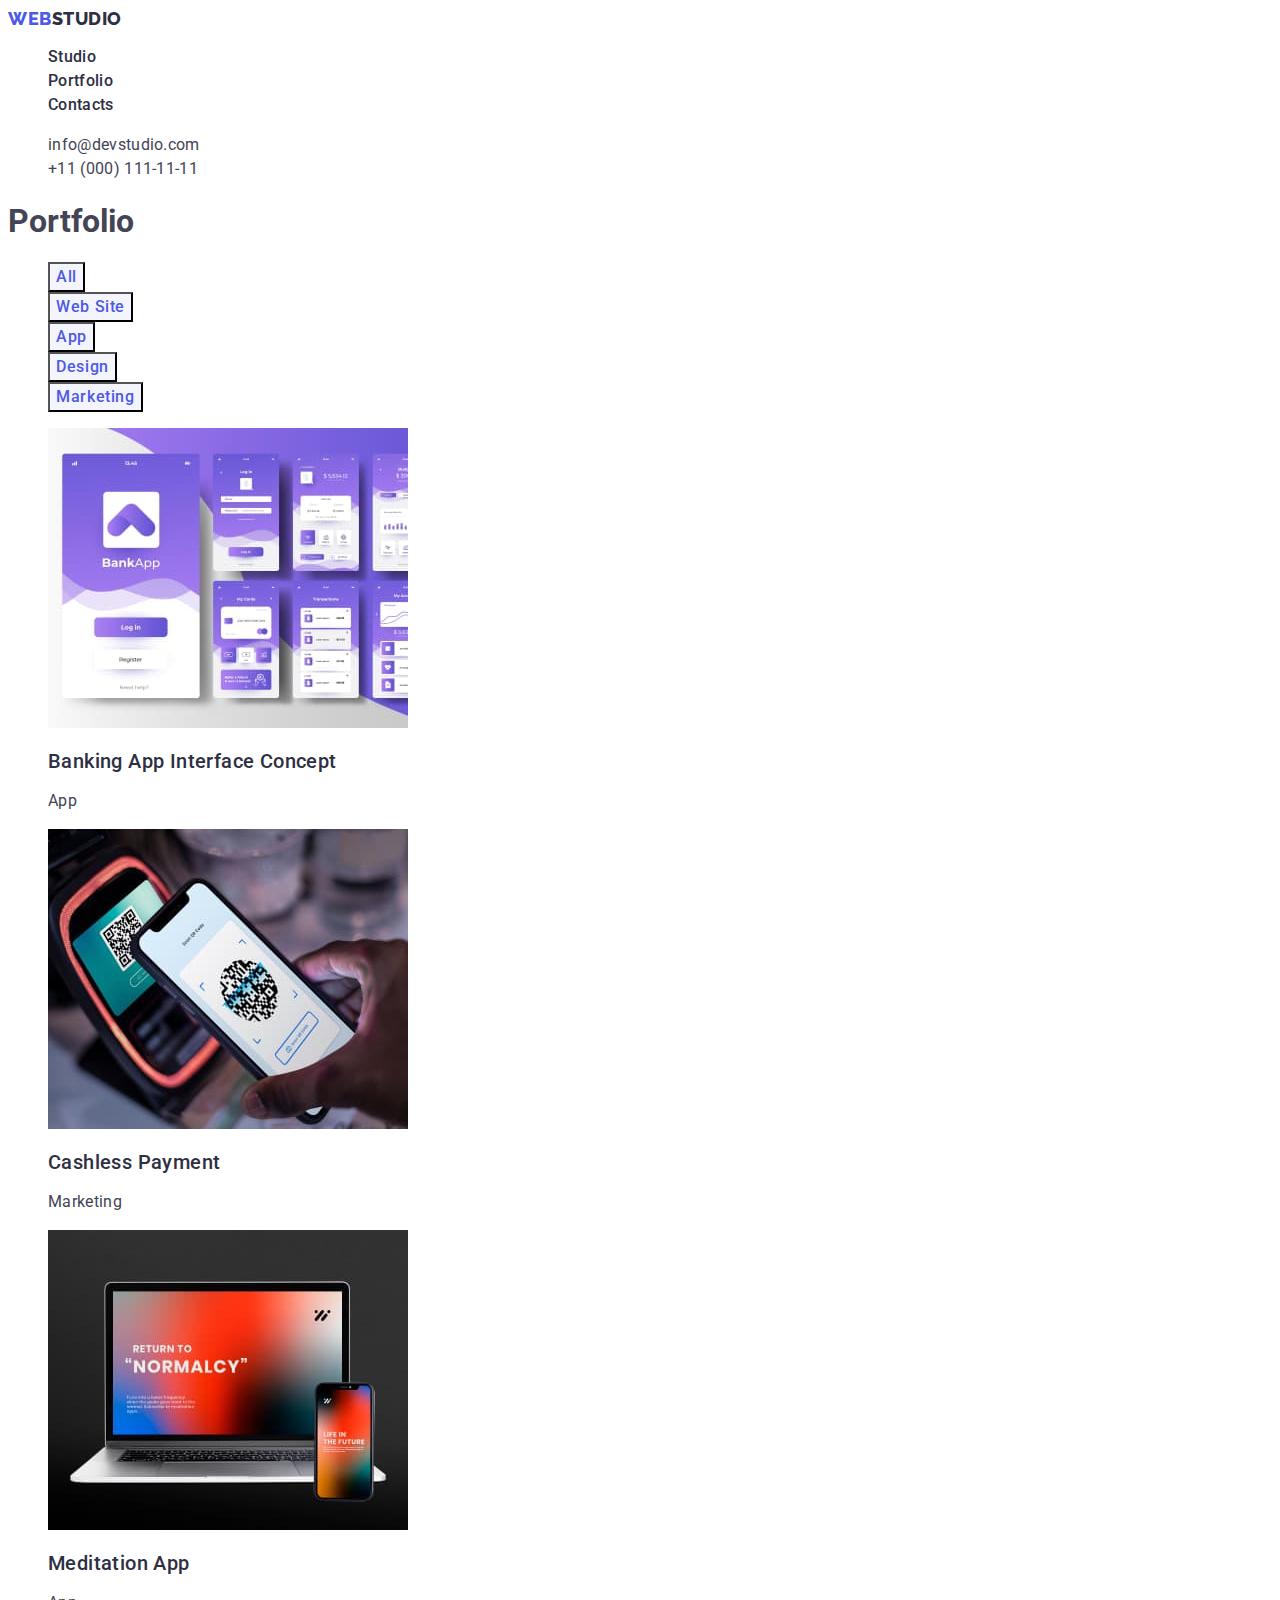
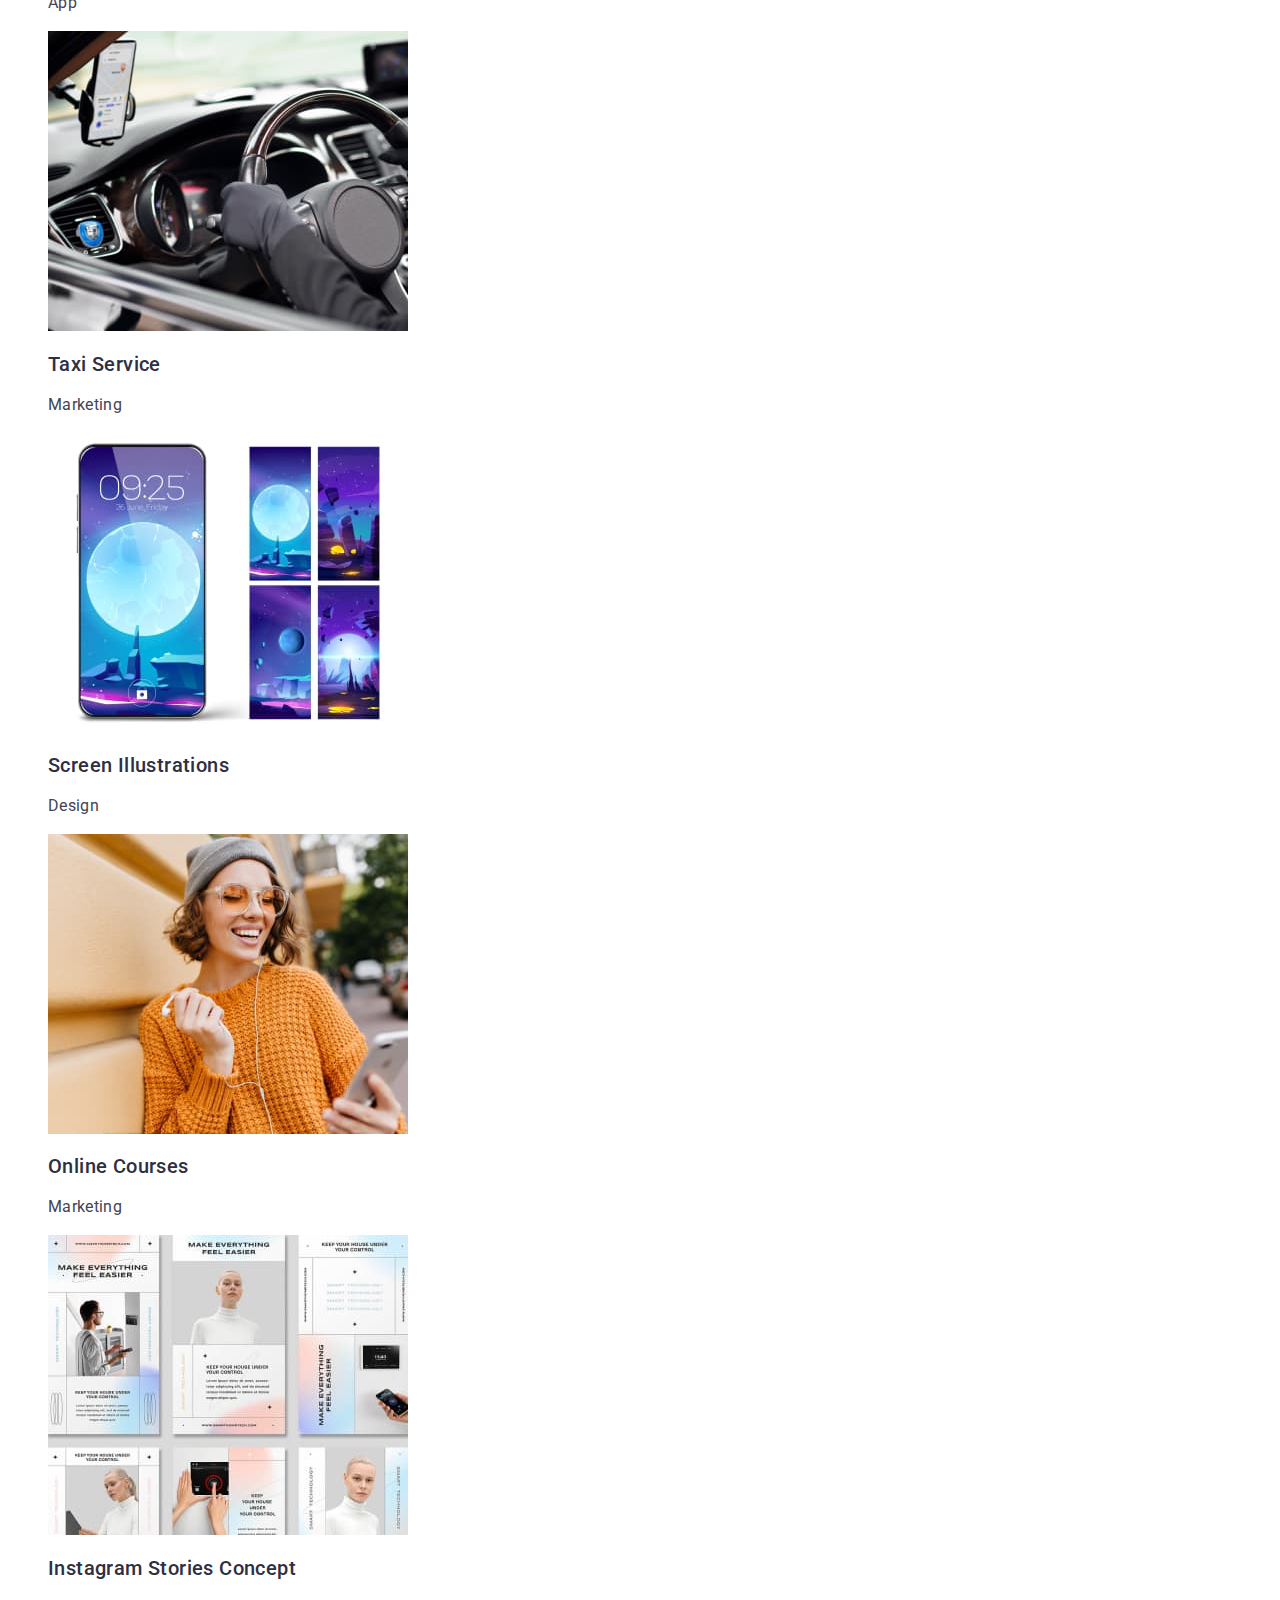
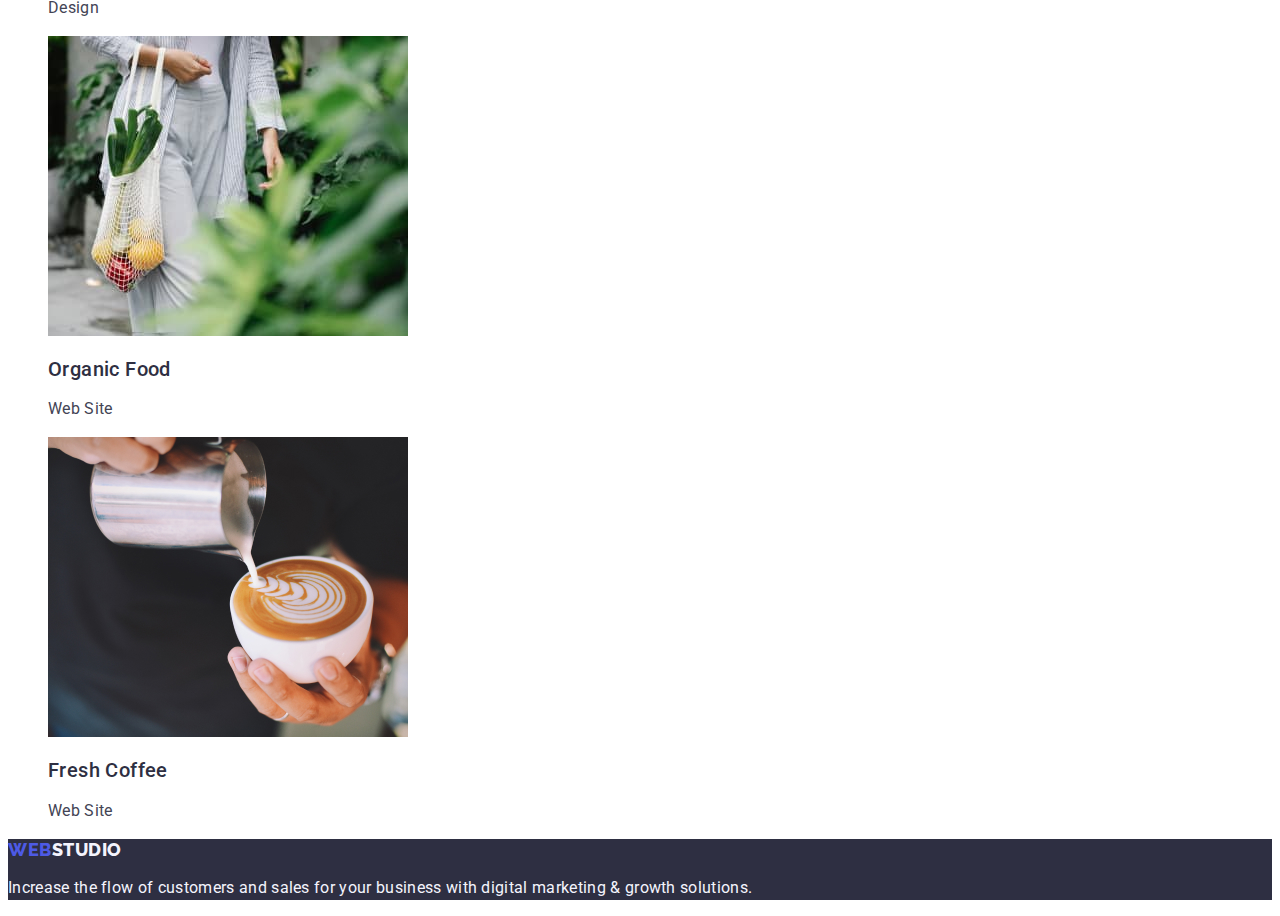
==== portfolio.html @ 030c267a "clone" ====
<!DOCTYPE html>
<html lang="en">
  <head>
    <meta charset="UTF-8" />
    <meta http-equiv="X-UA-Compatible" content="IE=edge" />
    <meta name="viewport" content="width=device-width, initial-scale=1.0" />
    <title>WebStudio</title>
    <link rel="stylesheet" href="./css/styles.css" />
    <link rel="preconnect" href="https://fonts.googleapis.com" />
    <link rel="preconnect" href="https://fonts.gstatic.com" crossorigin />
    <link
      href="https://fonts.googleapis.com/css2?family=Raleway:wght@800&family=Roboto:wght@400;500;700;900&display=swap"
      rel="stylesheet"
    />
  </head>
  <body>
    <header class="allheader">
      <!-- Навігація -->
      <nav class="nav-menu">
        <a class="header-logo link" href="./index.html"
          >Web<span class="header-span">Studio</span></a
        >
        <ul class="nav-item list">
          <li class="nav-link">
            <a class="link" href="./index.html">Studio</a>
          </li>
          <li class="nav-link">
            <a class="link" href="./portfolio.html">Portfolio</a>
          </li>
          <li class="nav-link"><a class="link" href="">Contacts</a></li>
        </ul>
      </nav>
      <!-- ссилки в шапці -->
      <address class="contacts">
        <ul class="contacts-link list">
          <li>
            <a class="link" href="mailto:info@devstudio.com"
              >info@devstudio.com</a
            >
          </li>
          <li>
            <a class="link" href="tel:+110001111111">+11 (000) 111-11-11</a>
          </li>
        </ul>
      </address>
    </header>
    <main>
      <!-- кнопки сортировки -->
      <section class="portfolio">
        <h1>Portfolio</h1>
        <ul class="btn-list list">
          <li><button type="button" class="filter-btn">All</button></li>
          <li><button type="button" class="filter-btn">Web Site</button></li>
          <li><button type="button" class="filter-btn">App</button></li>
          <li><button type="button" class="filter-btn">Design</button></li>
          <li><button type="button" class="filter-btn">Marketing</button></li>
        </ul>
        <!-- пример работ -->
        <ul class="portfolio-list list">
          <li>
            <a class="link" href=""
              ><img
                src="./images/ptf1.jpg"
                alt="banking interface"
                width="360"
              />
              <h2 class="portfolio-title">Banking App Interface Concept</h2>
              <p class="portfolio-text">App</p></a
            >
          </li>
          <li>
            <a class="link" href=""
              ><img src="./images/ptf2.jpg" alt="payment" width="360" />
              <h2 class="portfolio-title">Cashless Payment</h2>
              <p class="portfolio-text">Marketing</p></a
            >
          </li>
          <li>
            <a class="link" href=""
              ><img src="./images/ptf3.jpg" alt="meditation app" width="360" />
              <h2 class="portfolio-title">Meditation App</h2>
              <p class="portfolio-text">App</p></a
            >
          </li>
          <li>
            <a class="link" href=""
              ><img src="./images/ptf4.jpg" alt="taxi service" width="360" />
              <h2 class="portfolio-title">Taxi Service</h2>
              <p class="portfolio-text">Marketing</p></a
            >
          </li>
          <li>
            <a class="link" href=""
              ><img
                src="./images/ptf5.jpg"
                alt="screen illustrations"
                width="360"
              />
              <h2 class="portfolio-title">Screen Illustrations</h2>
              <p class="portfolio-text">Design</p></a
            >
          </li>
          <li>
            <a class="link" href=""
              ><img src="./images/ptf6.jpg" alt="online courses" width="360" />
              <h2 class="portfolio-title">Online Courses</h2>
              <p class="portfolio-text">Marketing</p></a
            >
          </li>
          <li>
            <a class="link" href=""
              ><img
                src="./images/ptf7.jpg"
                alt="instagram stories"
                width="360"
              />
              <h2 class="portfolio-title">Instagram Stories Concept</h2>
              <p class="portfolio-text">Design</p></a
            >
          </li>
          <li>
            <a class="link" href=""
              ><img src="./images/ptf8.jpg" alt="organic food" width="360" />
              <h2 class="portfolio-title">Organic Food</h2>
              <p class="portfolio-text">Web Site</p></a
            >
          </li>
          <li>
            <a class="link" href=""
              ><img src="./images/ptf9.jpg" alt="coffee" width="360" />
              <h2 class="portfolio-title">Fresh Coffee</h2>
              <p class="portfolio-text">Web Site</p></a
            >
          </li>
        </ul>
      </section>
    </main>
    <!-- футер -->
    <footer class="allfooter">
      <a class="footer-logo link" href="./index.html"
        >Web<span class="logo-span">Studio</span></a
      >
      <p class="footer-text">
        Increase the flow of customers and sales for your business with digital
        marketing & growth solutions.
      </p>
    </footer>
  </body>
</html>
---- css/styles.css ----
:root {
  --main-color: #2e2f42;
  --second-color: #4d5ae5;
  --light-color: #f4f4fd;
  --white-bg-color: #ffffff;
  --pressed-color: #404bbf;
  --text-color: #434455;
}
body {
  font-family: "Roboto", sans-serif;
  color: var(--text-color);
  background-color: var(--white-bg-color);
}
.link {
  text-decoration-line: none;
}
.list {
  list-style-type: none;
}

/*-------------------------- header----------- */
.nav-menu {
}
.header-logo {
  font-family: "Raleway", sans-serif;
  font-weight: 800;
  font-size: 18px;
  line-height: 1.17;
  letter-spacing: 0.03em;
  text-transform: uppercase;
  color: var(--second-color);
}
.header-span {
  color: var(--main-color);
}
.nav-item {
}
.nav-link .link {
  font-weight: 500;
  font-size: 16px;
  line-height: 1.5;
  letter-spacing: 0.02em;
  color: var(--main-color);
}
.nav-link .link:hover,
.nav-link .link:focus {
  color: var(--pressed-color);
}
.contacts {
  font-style: normal;
}
.contacts .link {
  font-size: 16px;
  line-height: 1.5;
  letter-spacing: 0.02em;
  color: inherit;
}
.contacts .link:hover,
.contacts .link:focus {
  color: var(--pressed-color);
}
/*----------------------- hero -------------- */
.hero {
  background-color: #2e2f42;
}
.hero-title {
  font-weight: 700;
  font-size: 56px;
  line-height: 1.07;
  text-align: center;
  letter-spacing: 0.02em;
  color: var(--white-bg-color);
}
.hero-btn {
  font-weight: 500;
  font-size: 16px;
  line-height: 1.5;
  color: var(--white-bg-color);
  background-color: var(--second-color);
  cursor: pointer;
  font-family: inherit;
  letter-spacing: 0.04em;
}
.hero-btn:hover,
.hero-btn:focus {
  background-color: var(--pressed-color);
}
/* -------section advantage ps hide h2 -------*/
.advtg h2 {
}
.advtg-title {
  font-weight: 500;
  font-size: 20px;
  line-height: 1.2;
  letter-spacing: 0.02em;
  color: var(--main-color);
}
.advtg-text {
  font-size: 16px;
  line-height: 1.5;
  letter-spacing: 0.02em;
}
/* -----------section we doing-------------- */
.wedoing-title {
  font-weight: 700;
  font-size: 36px;
  line-height: 1.11;
  text-align: center;
  letter-spacing: 0.02em;
  text-transform: capitalize;
  color: var(--main-color);
}
/* -----------section team------------------ */
.team {
  background-color: var(--light-color);
}
.team-title {
  font-weight: 700;
  font-size: 36px;
  line-height: 1.11;
  text-align: center;
  letter-spacing: 0.02em;
  text-transform: capitalize;
  color: var(--main-color);
}
.team-card {
  background-color: var(--white-bg-color);
}
.team-name {
  font-weight: 500;
  font-size: 20px;
  line-height: 1.2;
  letter-spacing: 0.02em;
  color: var(--main-color);
}
.team-position {
  font-size: 16px;
  line-height: 1.5;
  letter-spacing: 0.02em;
}
/* --------------footer-------------------- */
.allfooter {
  background-color: var(--main-color);
}
.footer-logo {
  font-family: "Raleway", sans-serif;
  font-weight: 800;
  font-size: 18px;
  line-height: 1.17;
  letter-spacing: 0.03em;
  text-transform: uppercase;
  color: var(--second-color);
}
.logo-span {
  color: var(--light-color);
}
.footer-text {
  font-size: 16px;
  line-height: 1.5;
  letter-spacing: 0.02em;
  color: var(--light-color);
}
/*---------- page portfolio.html---------- */

/* ------------кнопки фильтр-------------- */
.portfolio h1 {
}
.filter-btn {
  font-weight: 500;
  font-size: 16px;
  line-height: 1.5;
  letter-spacing: 0.04em;
  color: var(--second-color);
  font-family: inherit;
  cursor: pointer;
  background-color: var(--light-color);
}
.btn-list button:hover,
.btn-list button:focus,
.btn-list button:active {
  color: var(--white-bg-color);
  background-color: var(--pressed-color);
}
/* --------------контент------------------ */
.portfolio-title {
  font-weight: 500;
  font-size: 20px;
  line-height: 1.2;
  letter-spacing: 0.02em;
  color: var(--main-color);
}
.portfolio-text {
  font-size: 16px;
  line-height: 1.5;
  letter-spacing: 0.02em;
  color: #434455;
}
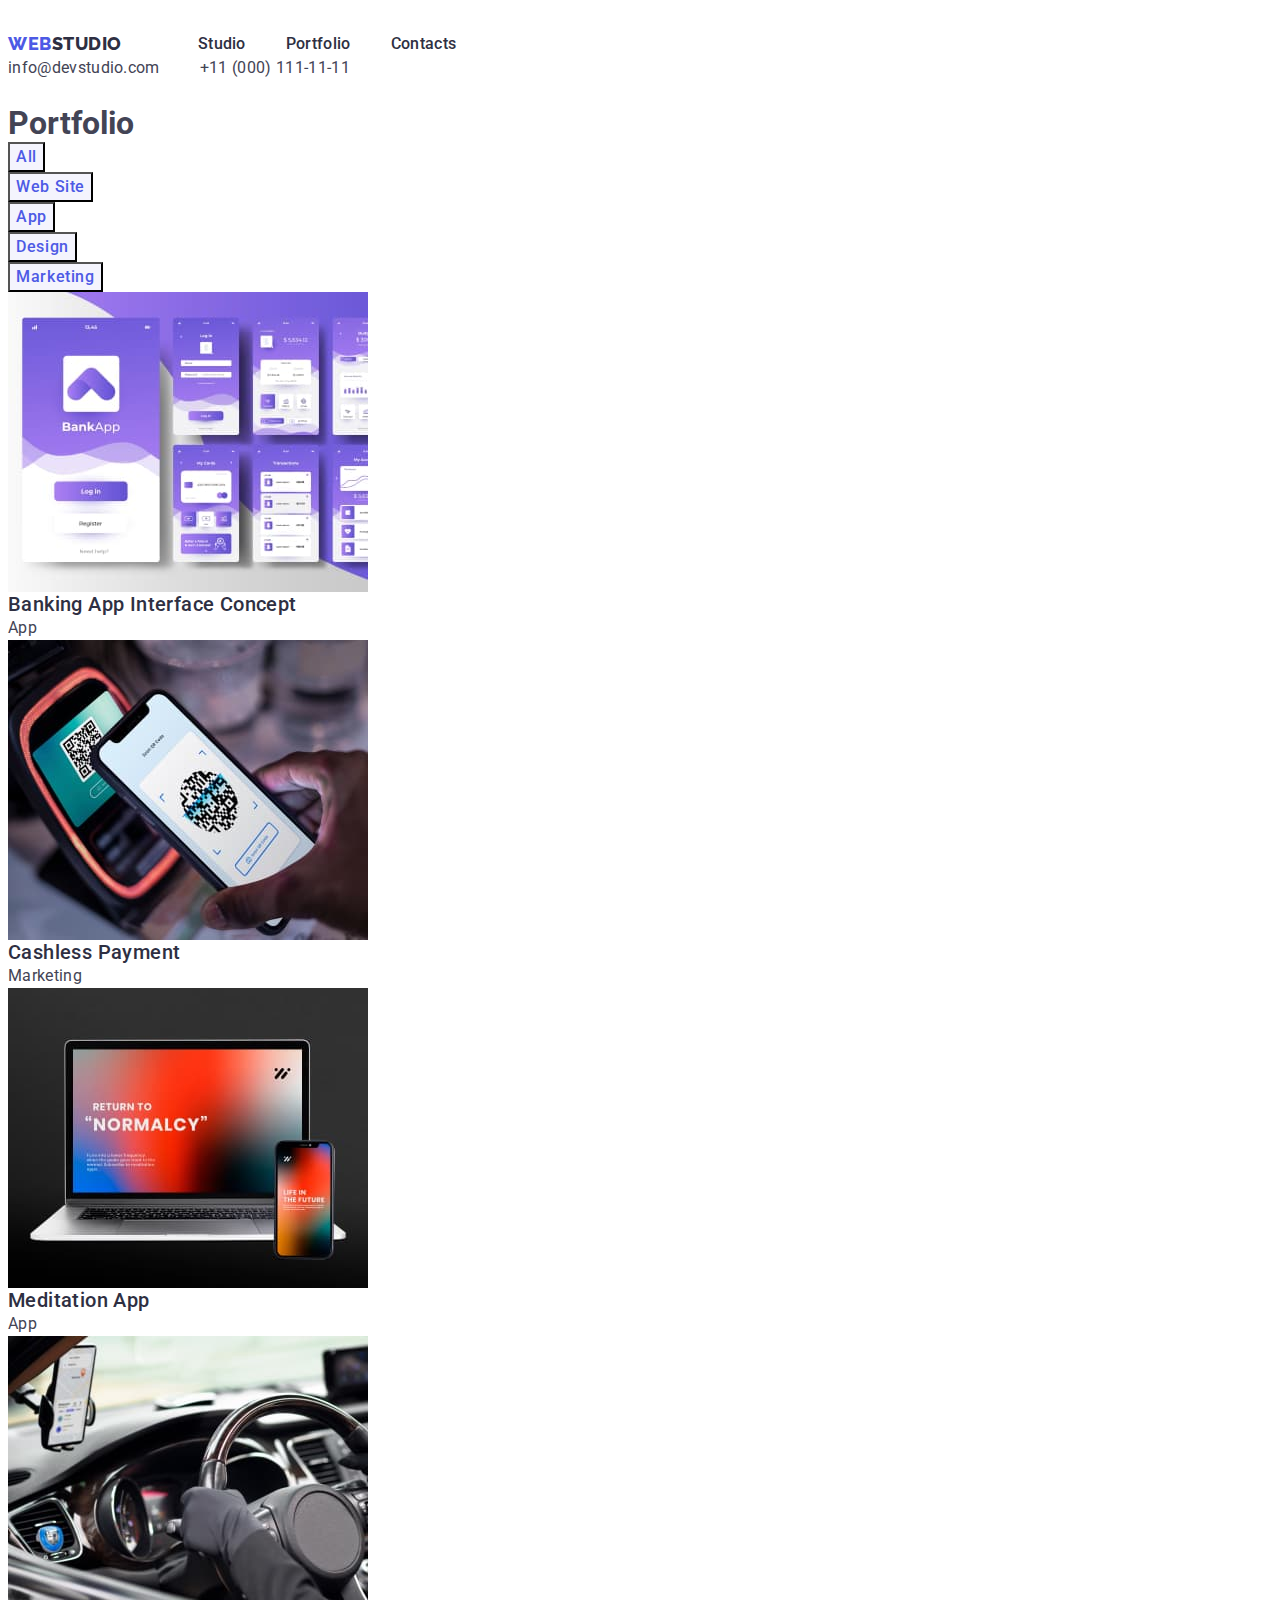
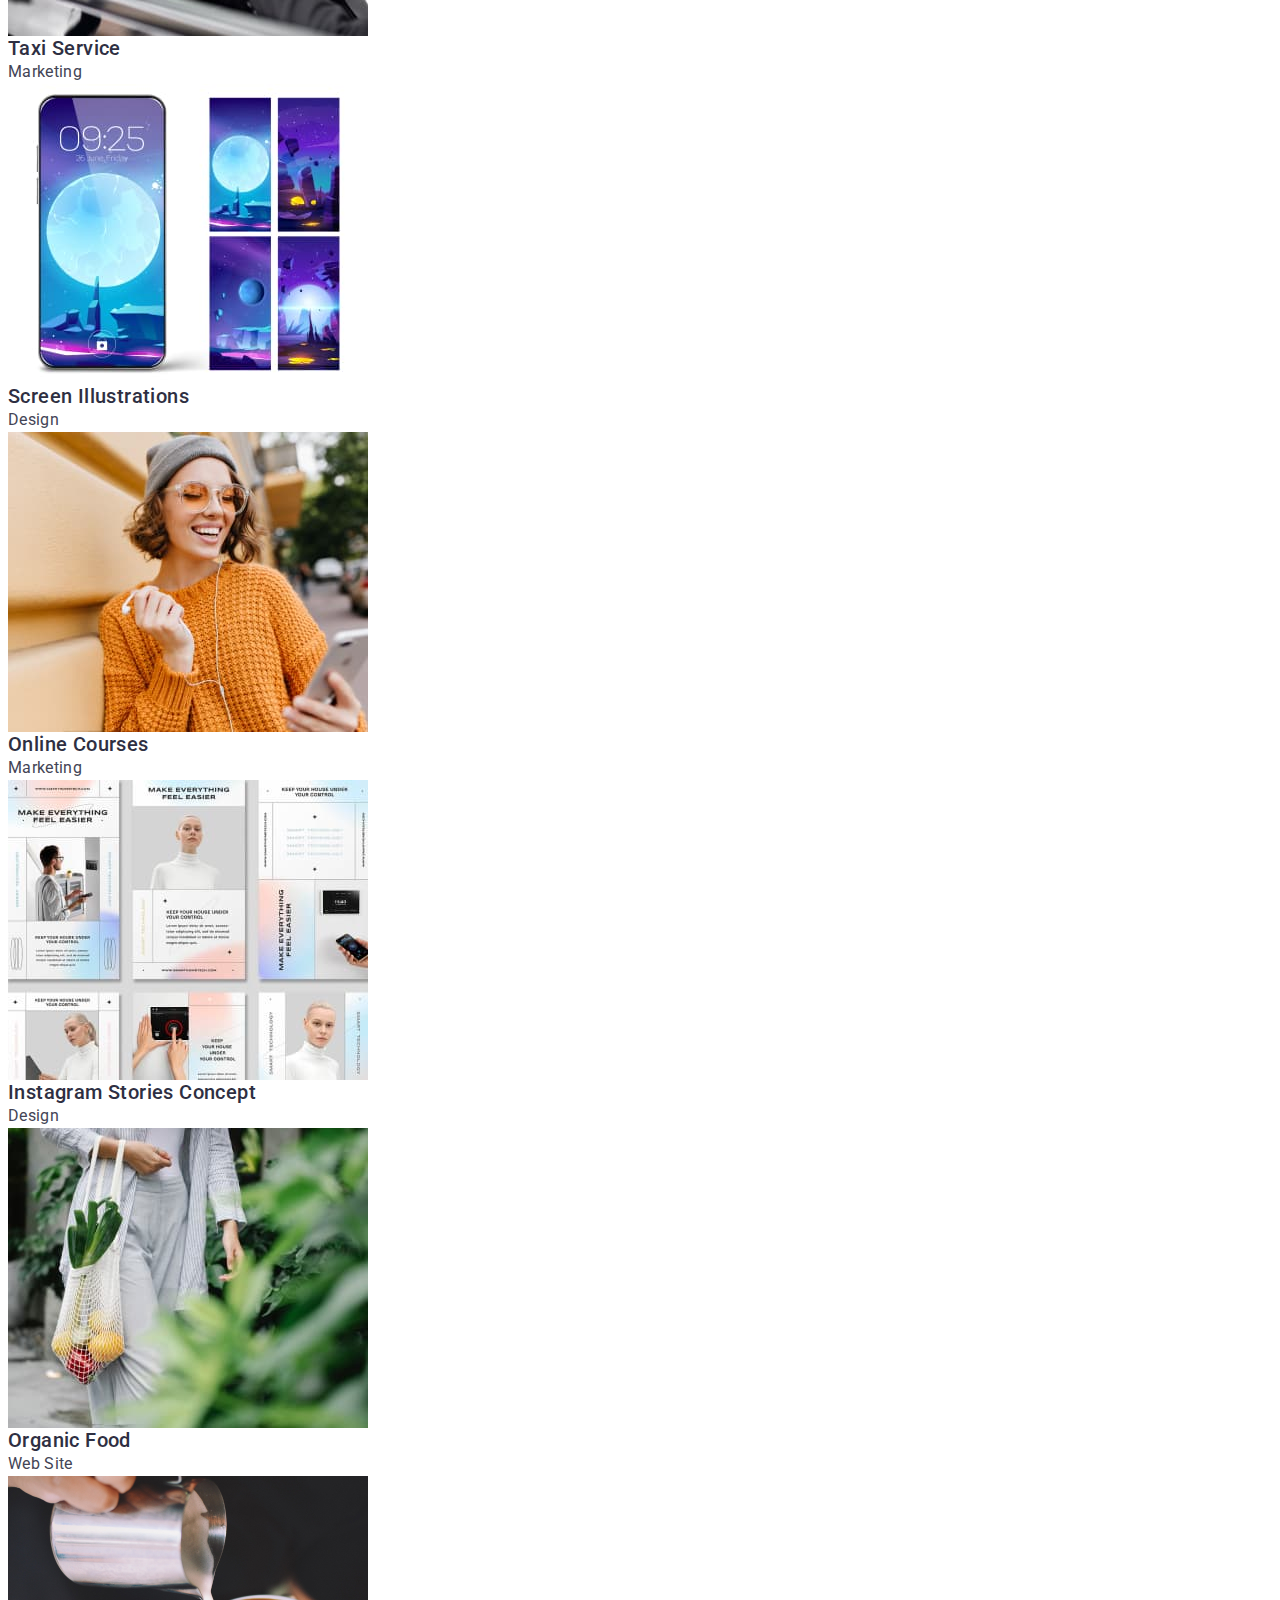
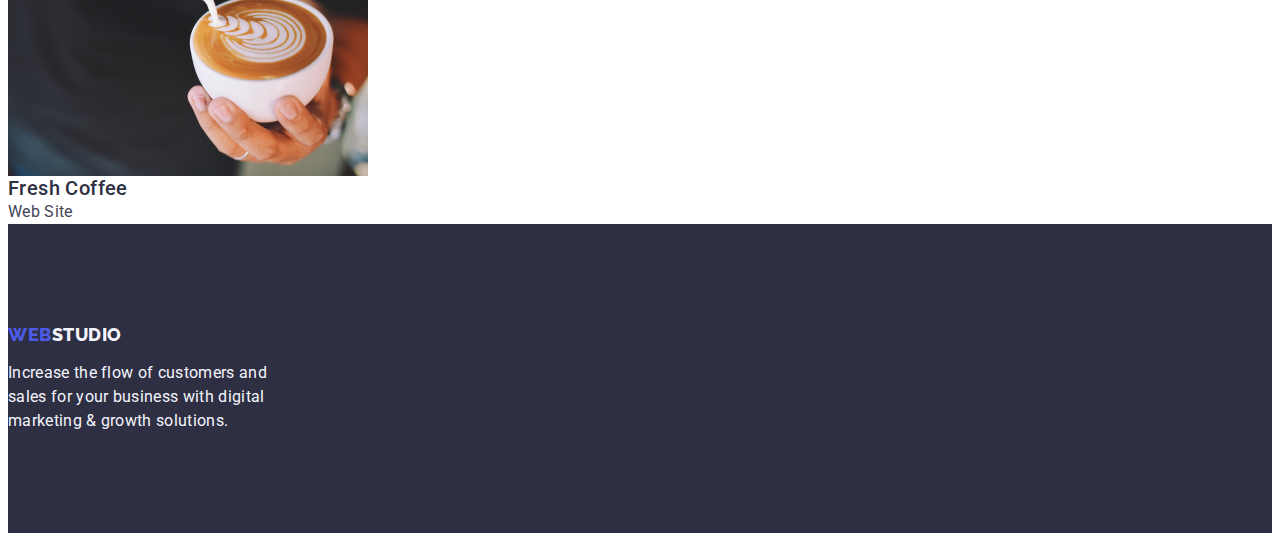
==== commit 45d5a0e1: "1" ====
--- a/portfolio.html
+++ b/portfolio.html
@@ -5,6 +5,13 @@
     <meta http-equiv="X-UA-Compatible" content="IE=edge" />
     <meta name="viewport" content="width=device-width, initial-scale=1.0" />
     <title>WebStudio</title>
+    <link
+      rel="stylesheet"
+      href="https://cdnjs.cloudflare.com/ajax/libs/modern-normalize/2.0.0/modern-normalize.min.css"
+      integrity="sha512-4xo8blKMVCiXpTaLzQSLSw3KFOVPWhm/TRtuPVc4WG6kUgjH6J03IBuG7JZPkcWMxJ5huwaBpOpnwYElP/m6wg=="
+      crossorigin="anonymous"
+      referrerpolicy="no-referrer"
+    />
     <link rel="stylesheet" href="./css/styles.css" />
     <link rel="preconnect" href="https://fonts.googleapis.com" />
     <link rel="preconnect" href="https://fonts.gstatic.com" crossorigin />
--- a/css/styles.css
+++ b/css/styles.css
@@ -17,9 +17,56 @@
 .list {
   list-style-type: none;
 }
-
+p,
+h1,
+h2,
+h3,
+h4,
+h5,
+h6 {
+  margin-top: 0;
+  margin-bottom: 0;
+}
+ul {
+  list-style-type: none;
+  margin-top: 0;
+  margin-bottom: 0;
+  padding-left: 0;
+}
+
+.container {
+  width: 1158px;
+  padding: 0 15px;
+  margin: 0 auto;
+  /* outline: 2px solid red; */
+}
+img {
+  display: block;
+}
+.visually-hidden {
+  position: absolute;
+  width: 1px;
+  height: 1px;
+  margin: -1px;
+  border: 0;
+  padding: 0;
+
+  white-space: nowrap;
+  clip-path: inset(100%);
+  clip: rect(0 0 0 0);
+  overflow: hidden;
+}
 /*-------------------------- header----------- */
+.allheader {
+  padding: 24px 0;
+}
+.header-container {
+  display: flex;
+}
 .nav-menu {
+  display: flex;
+  align-items: center;
+  flex-grow: 1;
 }
 .header-logo {
   font-family: "Raleway", sans-serif;
@@ -34,6 +81,10 @@
   color: var(--main-color);
 }
 .nav-item {
+  display: flex;
+  margin-left: 76px;
+  max-width: 261px;
+  gap: 40px;
 }
 .nav-link .link {
   font-weight: 500;
@@ -49,6 +100,10 @@
 .contacts {
   font-style: normal;
 }
+.contacts-link {
+  display: flex;
+  gap: 40px;
+}
 .contacts .link {
   font-size: 16px;
   line-height: 1.5;
@@ -62,6 +117,15 @@
 /*----------------------- hero -------------- */
 .hero {
   background-color: #2e2f42;
+}
+.hero-container {
+  /* display: flex;
+  flex-direction: column;
+  padding: 188px 0;
+  align-items: center;
+  gap: 48px; */
+
+  padding: 188px 0;
 }
 .hero-title {
   font-weight: 700;
@@ -70,23 +134,40 @@
   text-align: center;
   letter-spacing: 0.02em;
   color: var(--white-bg-color);
+  max-width: 496px;
+  margin: 0 auto;
 }
 .hero-btn {
   font-weight: 500;
   font-size: 16px;
   line-height: 1.5;
+  border-radius: 4px;
   color: var(--white-bg-color);
   background-color: var(--second-color);
   cursor: pointer;
   font-family: inherit;
   letter-spacing: 0.04em;
+  min-width: 169px;
+  height: 56px;
+  margin: 0 auto;
+  display: block;
+  margin-top: 48px;
 }
 .hero-btn:hover,
 .hero-btn:focus {
   background-color: var(--pressed-color);
 }
 /* -------section advantage ps hide h2 -------*/
-.advtg h2 {
+.advtg {
+  padding-top: 120px;
+  padding-bottom: 120px;
+}
+.advtg-list {
+  display: flex;
+  gap: 24px;
+}
+.advtg-item {
+  width: calc((100% - 72px) / 4);
 }
 .advtg-title {
   font-weight: 500;
@@ -94,6 +175,7 @@
   line-height: 1.2;
   letter-spacing: 0.02em;
   color: var(--main-color);
+  margin-bottom: 18px;
 }
 .advtg-text {
   font-size: 16px;
@@ -101,6 +183,9 @@
   letter-spacing: 0.02em;
 }
 /* -----------section we doing-------------- */
+.wedoing {
+  padding-bottom: 120px;
+}
 .wedoing-title {
   font-weight: 700;
   font-size: 36px;
@@ -109,11 +194,19 @@
   letter-spacing: 0.02em;
   text-transform: capitalize;
   color: var(--main-color);
+  margin-bottom: 72px;
+}
+.wedoing-list {
+  display: flex;
+  gap: 24px;
 }
 /* -----------section team------------------ */
 .team {
   background-color: var(--light-color);
 }
+.team-container {
+}
+
 .team-title {
   font-weight: 700;
   font-size: 36px;
@@ -122,9 +215,24 @@
   letter-spacing: 0.02em;
   text-transform: capitalize;
   color: var(--main-color);
+  padding-top: 120px;
+  padding-bottom: 72px;
+}
+.team-list {
+  padding-bottom: 120px;
+  display: flex;
+  gap: 24px;
 }
 .team-card {
   background-color: var(--white-bg-color);
+  width: calc((100% - 72px) / 4);
+}
+.team-container-text {
+  display: flex;
+  flex-direction: column;
+  align-items: center;
+  gap: 8px;
+  padding: 32px 16px;
 }
 .team-name {
   font-weight: 500;
@@ -133,6 +241,7 @@
   letter-spacing: 0.02em;
   color: var(--main-color);
 }
+
 .team-position {
   font-size: 16px;
   line-height: 1.5;
@@ -141,6 +250,9 @@
 /* --------------footer-------------------- */
 .allfooter {
   background-color: var(--main-color);
+  padding: 100px 0;
+}
+.footer-container {
 }
 .footer-logo {
   font-family: "Raleway", sans-serif;
@@ -159,6 +271,8 @@
   line-height: 1.5;
   letter-spacing: 0.02em;
   color: var(--light-color);
+  max-width: 264px;
+  padding-top: 16px;
 }
 /*---------- page portfolio.html---------- */
 
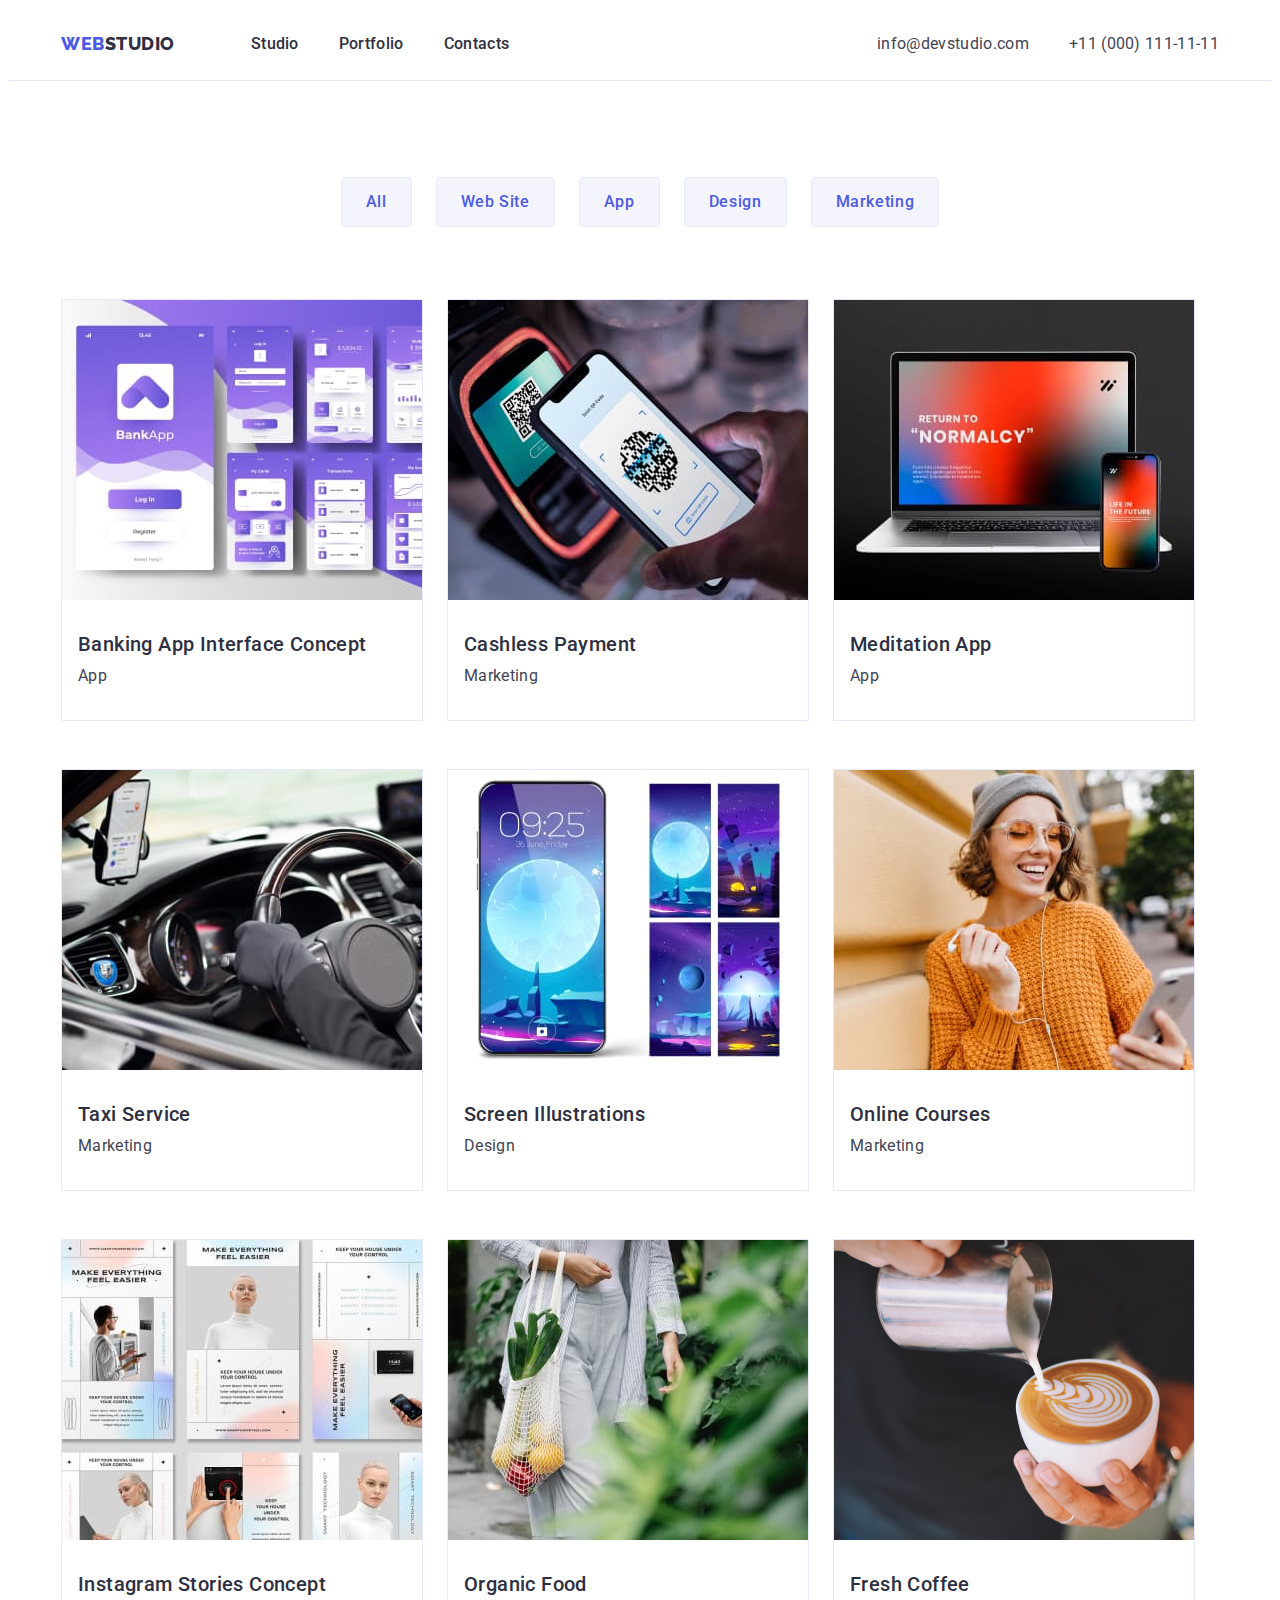
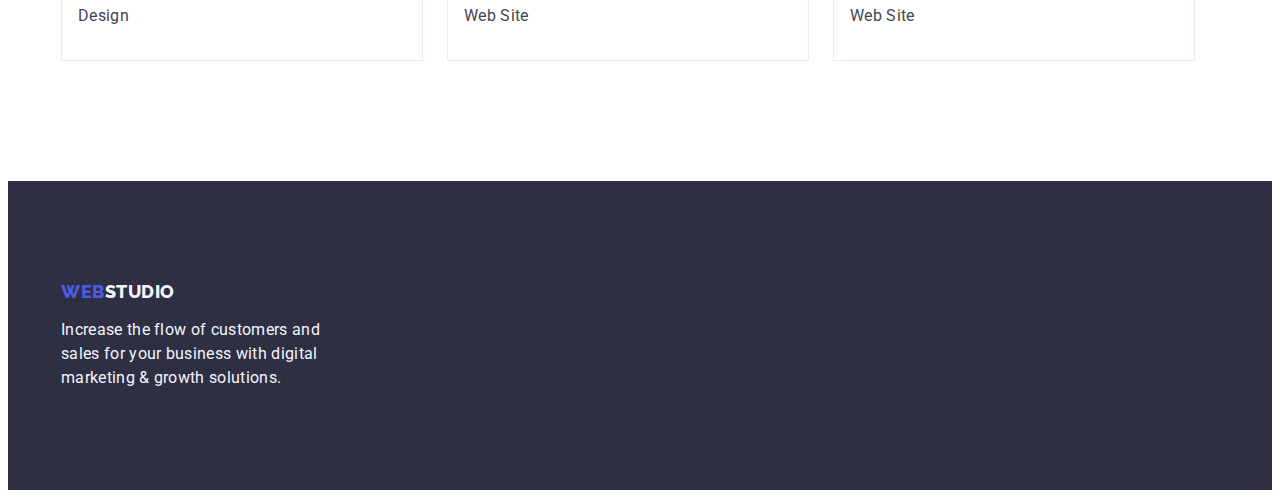
==== commit 144ac938: "pre auto check" ====
--- a/portfolio.html
+++ b/portfolio.html
@@ -23,134 +23,167 @@
   <body>
     <header class="allheader">
       <!-- Навігація -->
-      <nav class="nav-menu">
-        <a class="header-logo link" href="./index.html"
-          >Web<span class="header-span">Studio</span></a
-        >
-        <ul class="nav-item list">
-          <li class="nav-link">
-            <a class="link" href="./index.html">Studio</a>
-          </li>
-          <li class="nav-link">
-            <a class="link" href="./portfolio.html">Portfolio</a>
-          </li>
-          <li class="nav-link"><a class="link" href="">Contacts</a></li>
-        </ul>
-      </nav>
-      <!-- ссилки в шапці -->
-      <address class="contacts">
-        <ul class="contacts-link list">
-          <li>
-            <a class="link" href="mailto:info@devstudio.com"
-              >info@devstudio.com</a
-            >
-          </li>
-          <li>
-            <a class="link" href="tel:+110001111111">+11 (000) 111-11-11</a>
-          </li>
-        </ul>
-      </address>
+      <div class="container header-container">
+        <nav class="nav-menu">
+          <a class="header-logo link" href="./index.html"
+            >Web<span class="header-span">Studio</span></a
+          >
+          <ul class="nav-item list">
+            <li class="nav-link">
+              <a class="link" href="./index.html">Studio</a>
+            </li>
+            <li class="nav-link">
+              <a class="link" href="./portfolio.html">Portfolio</a>
+            </li>
+            <li class="nav-link"><a class="link" href="">Contacts</a></li>
+          </ul>
+        </nav>
+        <!-- ссилки в шапці -->
+        <address class="contacts">
+          <ul class="contacts-link list">
+            <li>
+              <a class="link" href="mailto:info@devstudio.com"
+                >info@devstudio.com</a
+              >
+            </li>
+            <li>
+              <a class="link" href="tel:+110001111111">+11 (000) 111-11-11</a>
+            </li>
+          </ul>
+        </address>
+      </div>
     </header>
     <main>
       <!-- кнопки сортировки -->
       <section class="portfolio">
-        <h1>Portfolio</h1>
-        <ul class="btn-list list">
-          <li><button type="button" class="filter-btn">All</button></li>
-          <li><button type="button" class="filter-btn">Web Site</button></li>
-          <li><button type="button" class="filter-btn">App</button></li>
-          <li><button type="button" class="filter-btn">Design</button></li>
-          <li><button type="button" class="filter-btn">Marketing</button></li>
-        </ul>
-        <!-- пример работ -->
-        <ul class="portfolio-list list">
-          <li>
-            <a class="link" href=""
-              ><img
-                src="./images/ptf1.jpg"
-                alt="banking interface"
-                width="360"
-              />
-              <h2 class="portfolio-title">Banking App Interface Concept</h2>
-              <p class="portfolio-text">App</p></a
-            >
-          </li>
-          <li>
-            <a class="link" href=""
-              ><img src="./images/ptf2.jpg" alt="payment" width="360" />
-              <h2 class="portfolio-title">Cashless Payment</h2>
-              <p class="portfolio-text">Marketing</p></a
-            >
-          </li>
-          <li>
-            <a class="link" href=""
-              ><img src="./images/ptf3.jpg" alt="meditation app" width="360" />
-              <h2 class="portfolio-title">Meditation App</h2>
-              <p class="portfolio-text">App</p></a
-            >
-          </li>
-          <li>
-            <a class="link" href=""
-              ><img src="./images/ptf4.jpg" alt="taxi service" width="360" />
-              <h2 class="portfolio-title">Taxi Service</h2>
-              <p class="portfolio-text">Marketing</p></a
-            >
-          </li>
-          <li>
-            <a class="link" href=""
-              ><img
-                src="./images/ptf5.jpg"
-                alt="screen illustrations"
-                width="360"
-              />
-              <h2 class="portfolio-title">Screen Illustrations</h2>
-              <p class="portfolio-text">Design</p></a
-            >
-          </li>
-          <li>
-            <a class="link" href=""
-              ><img src="./images/ptf6.jpg" alt="online courses" width="360" />
-              <h2 class="portfolio-title">Online Courses</h2>
-              <p class="portfolio-text">Marketing</p></a
-            >
-          </li>
-          <li>
-            <a class="link" href=""
-              ><img
-                src="./images/ptf7.jpg"
-                alt="instagram stories"
-                width="360"
-              />
-              <h2 class="portfolio-title">Instagram Stories Concept</h2>
-              <p class="portfolio-text">Design</p></a
-            >
-          </li>
-          <li>
-            <a class="link" href=""
-              ><img src="./images/ptf8.jpg" alt="organic food" width="360" />
-              <h2 class="portfolio-title">Organic Food</h2>
-              <p class="portfolio-text">Web Site</p></a
-            >
-          </li>
-          <li>
-            <a class="link" href=""
-              ><img src="./images/ptf9.jpg" alt="coffee" width="360" />
-              <h2 class="portfolio-title">Fresh Coffee</h2>
-              <p class="portfolio-text">Web Site</p></a
-            >
-          </li>
-        </ul>
+        <h1 class="visually-hidden">Portfolio</h1>
+        <div class="container filter-container">
+          <ul class="btn-list list">
+            <li><button type="button" class="filter-btn">All</button></li>
+            <li><button type="button" class="filter-btn">Web Site</button></li>
+            <li><button type="button" class="filter-btn">App</button></li>
+            <li><button type="button" class="filter-btn">Design</button></li>
+            <li><button type="button" class="filter-btn">Marketing</button></li>
+          </ul>
+
+          <!-- пример работ -->
+          <ul class="portfolio-list list">
+            <li class="portfolio-item">
+              <a class="link" href=""
+                ><img
+                  src="./images/ptf1.jpg"
+                  alt="banking interface"
+                  width="360"
+                />
+                <div class="portfolio-list-text">
+                  <h2 class="portfolio-title">Banking App Interface Concept</h2>
+                  <p class="portfolio-text">App</p>
+                </div></a
+              >
+            </li>
+            <li class="portfolio-item">
+              <a class="link" href=""
+                ><img src="./images/ptf2.jpg" alt="payment" width="360" />
+                <div class="portfolio-list-text">
+                  <h2 class="portfolio-title">Cashless Payment</h2>
+                  <p class="portfolio-text">Marketing</p>
+                </div></a
+              >
+            </li>
+            <li class="portfolio-item">
+              <a class="link" href=""
+                ><img
+                  src="./images/ptf3.jpg"
+                  alt="meditation app"
+                  width="360"
+                />
+                <div class="portfolio-list-text">
+                  <h2 class="portfolio-title">Meditation App</h2>
+                  <p class="portfolio-text">App</p>
+                </div></a
+              >
+            </li>
+            <li class="portfolio-item">
+              <a class="link" href=""
+                ><img src="./images/ptf4.jpg" alt="taxi service" width="360" />
+                <div class="portfolio-list-text">
+                  <h2 class="portfolio-title">Taxi Service</h2>
+                  <p class="portfolio-text">Marketing</p>
+                </div></a
+              >
+            </li>
+            <li class="portfolio-item">
+              <a class="link" href=""
+                ><img
+                  src="./images/ptf5.jpg"
+                  alt="screen illustrations"
+                  width="360"
+                />
+                <div class="portfolio-list-text">
+                  <h2 class="portfolio-title">Screen Illustrations</h2>
+                  <p class="portfolio-text">Design</p>
+                </div></a
+              >
+            </li>
+            <li class="portfolio-item">
+              <a class="link" href=""
+                ><img
+                  src="./images/ptf6.jpg"
+                  alt="online courses"
+                  width="360"
+                />
+                <div class="portfolio-list-text">
+                  <h2 class="portfolio-title">Online Courses</h2>
+                  <p class="portfolio-text">Marketing</p>
+                </div></a
+              >
+            </li>
+            <li class="portfolio-item">
+              <a class="link" href=""
+                ><img
+                  src="./images/ptf7.jpg"
+                  alt="instagram stories"
+                  width="360"
+                />
+                <div class="portfolio-list-text">
+                  <h2 class="portfolio-title">Instagram Stories Concept</h2>
+                  <p class="portfolio-text">Design</p>
+                </div></a
+              >
+            </li>
+            <li class="portfolio-item">
+              <a class="link" href=""
+                ><img src="./images/ptf8.jpg" alt="organic food" width="360" />
+                <div class="portfolio-list-text">
+                  <h2 class="portfolio-title">Organic Food</h2>
+                  <p class="portfolio-text">Web Site</p>
+                </div></a
+              >
+            </li>
+            <li class="portfolio-item">
+              <a class="link" href=""
+                ><img src="./images/ptf9.jpg" alt="coffee" width="360" />
+                <div class="portfolio-list-text">
+                  <h2 class="portfolio-title">Fresh Coffee</h2>
+                  <p class="portfolio-text">Web Site</p>
+                </div></a
+              >
+            </li>
+          </ul>
+        </div>
       </section>
     </main>
     <!-- футер -->
     <footer class="allfooter">
-      <a class="footer-logo link" href="./index.html"
-        >Web<span class="logo-span">Studio</span></a
-      >
-      <p class="footer-text">
-        Increase the flow of customers and sales for your business with digital
-        marketing & growth solutions.
-      </p>
+      <div class="container footer-container">
+        <a class="footer-logo link" href="./index.html"
+          >Web<span class="logo-span">Studio</span></a
+        >
+        <p class="footer-text">
+          Increase the flow of customers and sales for your business with
+          digital marketing & growth solutions.
+        </p>
+      </div>
     </footer>
   </body>
 </html>
--- a/css/styles.css
+++ b/css/styles.css
@@ -58,15 +58,16 @@
 }
 /*-------------------------- header----------- */
 .allheader {
-  padding: 24px 0;
+  border-bottom: 1px solid #e7e9fc;
 }
 .header-container {
   display: flex;
+  align-items: center;
 }
 .nav-menu {
   display: flex;
   align-items: center;
-  flex-grow: 1;
+  /* flex-grow: 1; */
 }
 .header-logo {
   font-family: "Raleway", sans-serif;
@@ -85,6 +86,7 @@
   margin-left: 76px;
   max-width: 261px;
   gap: 40px;
+  padding: 24px 0;
 }
 .nav-link .link {
   font-weight: 500;
@@ -99,6 +101,7 @@
 }
 .contacts {
   font-style: normal;
+  margin-left: auto;
 }
 .contacts-link {
   display: flex;
@@ -279,6 +282,22 @@
 /* ------------кнопки фильтр-------------- */
 .portfolio h1 {
 }
+.filter-container {
+  display: flex;
+  flex-direction: column;
+  padding-top: 96px;
+  padding-bottom: 120px;
+}
+.btn-list {
+  display: flex;
+  padding-bottom: 72px;
+  margin: 0 auto;
+  max-width: 586px;
+
+  justify-content: center;
+
+  gap: 24px;
+}
 .filter-btn {
   font-weight: 500;
   font-size: 16px;
@@ -288,6 +307,10 @@
   font-family: inherit;
   cursor: pointer;
   background-color: var(--light-color);
+  padding: 12px 24px;
+  border: 1px solid #e7e9fc;
+  border-radius: 4px;
+  white-space: nowrap;
 }
 .btn-list button:hover,
 .btn-list button:focus,
@@ -296,16 +319,33 @@
   background-color: var(--pressed-color);
 }
 /* --------------контент------------------ */
+.portfolio-list {
+  display: flex;
+
+  flex-wrap: wrap;
+  gap: 48px 24px;
+}
+.portfolio-item {
+  width: calc((100 - 48px) / 3);
+  border: 1px solid #e7e9fc;
+  max-width: 360px;
+}
+.portfolio-list-text {
+  padding: 32px 0;
+}
 .portfolio-title {
   font-weight: 500;
   font-size: 20px;
   line-height: 1.2;
   letter-spacing: 0.02em;
   color: var(--main-color);
+  padding-left: 16px;
+  padding-bottom: 8px;
 }
 .portfolio-text {
   font-size: 16px;
   line-height: 1.5;
   letter-spacing: 0.02em;
   color: #434455;
-}
+  padding-left: 16px;
+}
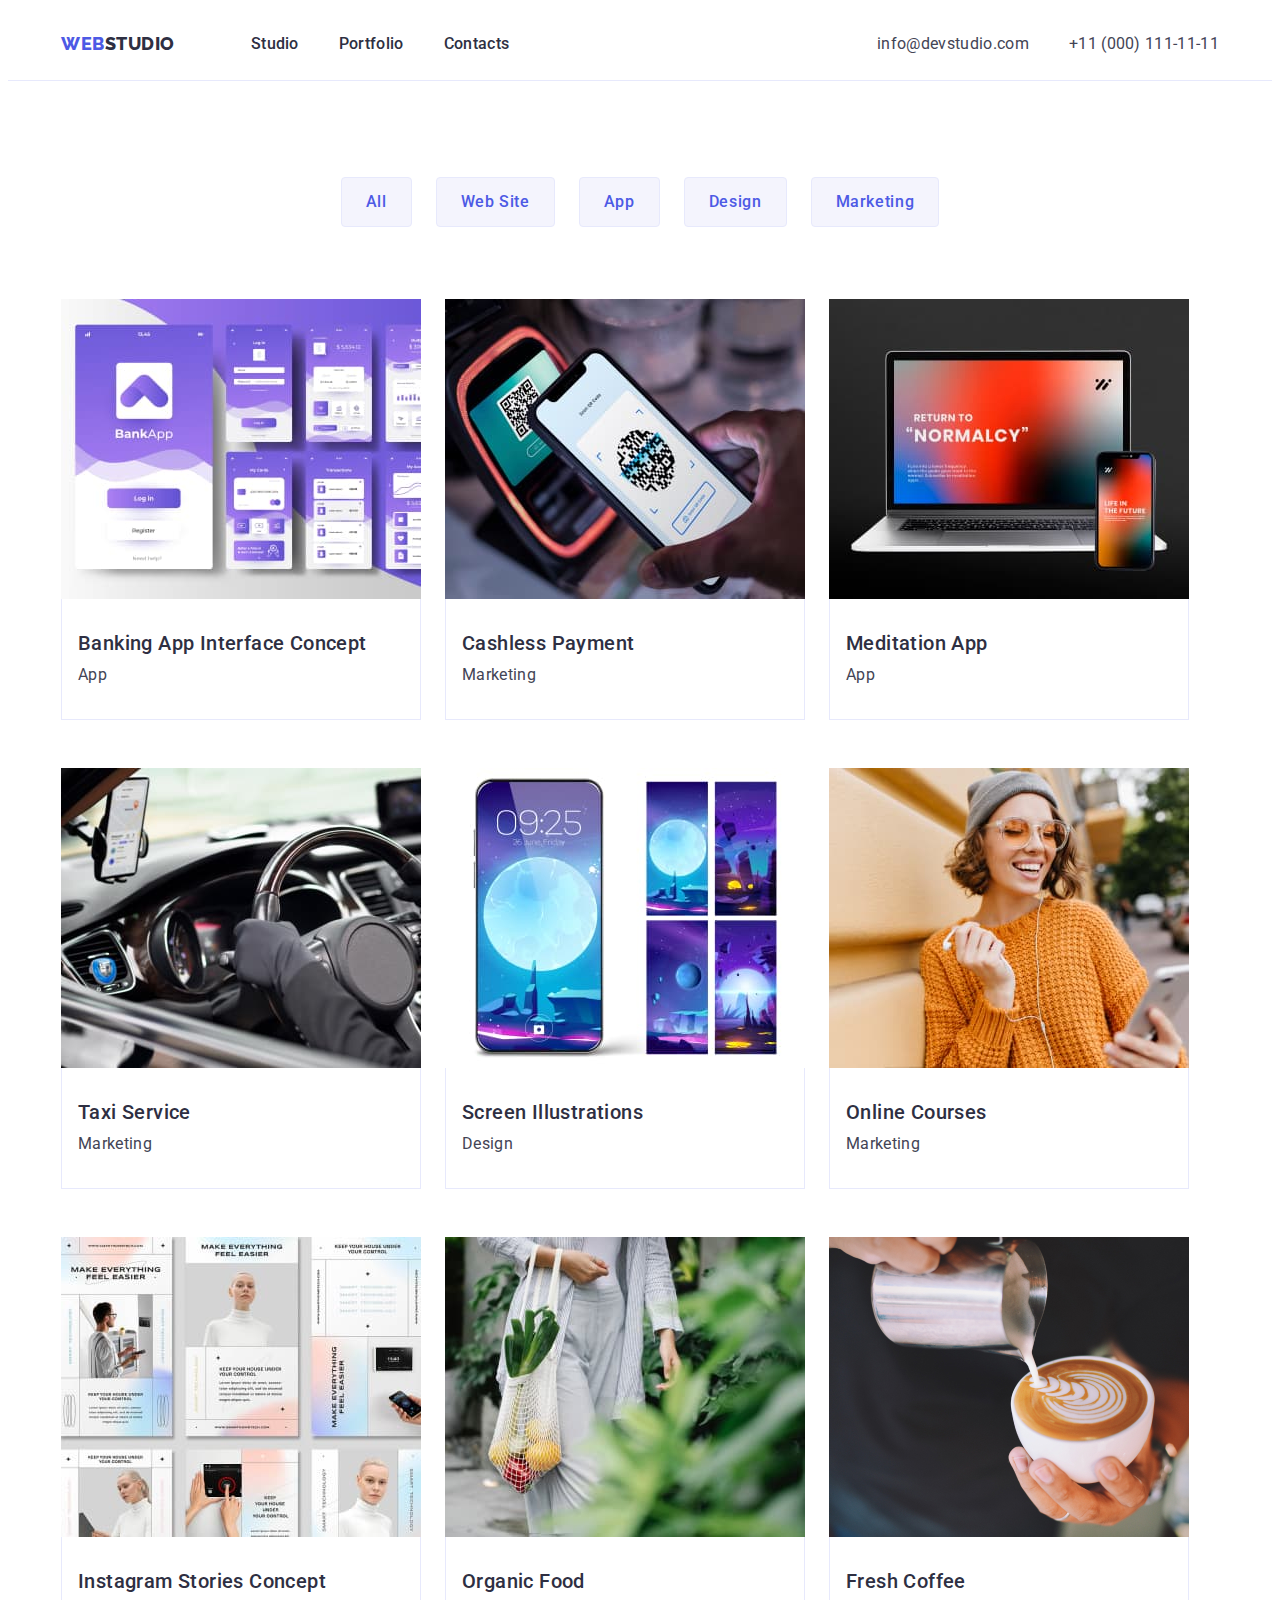
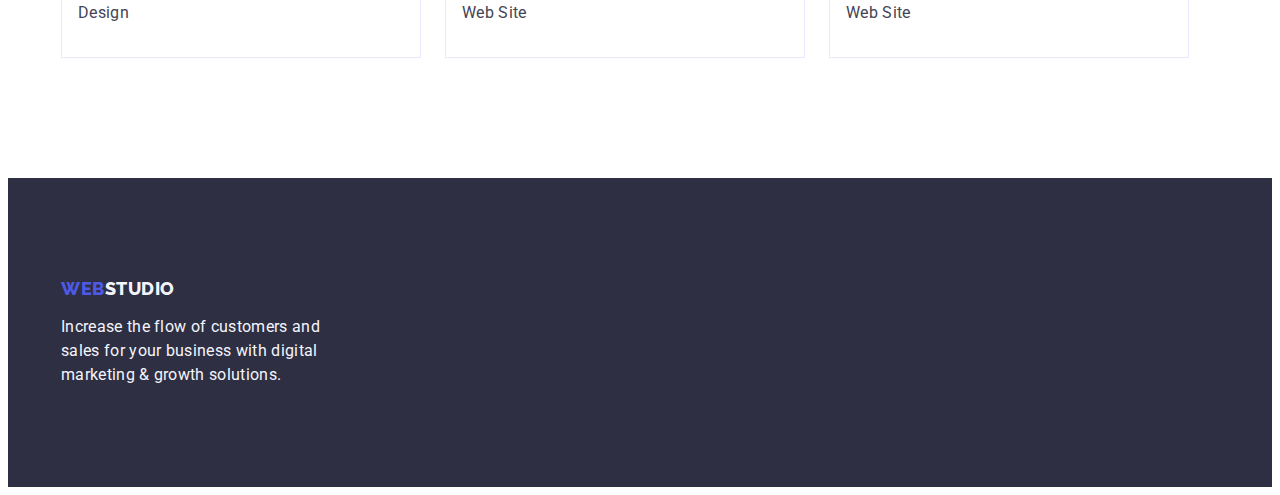
==== commit 4aa04e8f: "pre chek 2" ====
--- a/portfolio.html
+++ b/portfolio.html
@@ -56,8 +56,9 @@
     <main>
       <!-- кнопки сортировки -->
       <section class="portfolio">
-        <h1 class="visually-hidden">Portfolio</h1>
         <div class="container filter-container">
+          <h1 class="visually-hidden">Portfolio</h1>
+
           <ul class="btn-list list">
             <li><button type="button" class="filter-btn">All</button></li>
             <li><button type="button" class="filter-btn">Web Site</button></li>
--- a/css/styles.css
+++ b/css/styles.css
@@ -5,6 +5,7 @@
   --white-bg-color: #ffffff;
   --pressed-color: #404bbf;
   --text-color: #434455;
+  --accent-color: #e7e9fc;
 }
 body {
   font-family: "Roboto", sans-serif;
@@ -77,15 +78,18 @@
   letter-spacing: 0.03em;
   text-transform: uppercase;
   color: var(--second-color);
+  margin-right: 76px;
 }
 .header-span {
   color: var(--main-color);
 }
 .nav-item {
   display: flex;
-  margin-left: 76px;
+
   max-width: 261px;
   gap: 40px;
+}
+.nav-link {
   padding: 24px 0;
 }
 .nav-link .link {
@@ -120,6 +124,7 @@
 /*----------------------- hero -------------- */
 .hero {
   background-color: #2e2f42;
+  padding: 188px 0;
 }
 .hero-container {
   /* display: flex;
@@ -128,7 +133,7 @@
   align-items: center;
   gap: 48px; */
 
-  padding: 188px 0;
+  /* padding: 188px 0; */
 }
 .hero-title {
   font-weight: 700;
@@ -155,6 +160,7 @@
   margin: 0 auto;
   display: block;
   margin-top: 48px;
+  border: none;
 }
 .hero-btn:hover,
 .hero-btn:focus {
@@ -178,7 +184,7 @@
   line-height: 1.2;
   letter-spacing: 0.02em;
   color: var(--main-color);
-  margin-bottom: 18px;
+  margin-bottom: 8px;
 }
 .advtg-text {
   font-size: 16px;
@@ -265,6 +271,8 @@
   letter-spacing: 0.03em;
   text-transform: uppercase;
   color: var(--second-color);
+  display: inline-block;
+  margin-bottom: 16px;
 }
 .logo-span {
   color: var(--light-color);
@@ -275,27 +283,24 @@
   letter-spacing: 0.02em;
   color: var(--light-color);
   max-width: 264px;
-  padding-top: 16px;
 }
 /*---------- page portfolio.html---------- */
 
 /* ------------кнопки фильтр-------------- */
-.portfolio h1 {
+.portfolio {
+  padding: 96px 0 120px 0;
 }
 .filter-container {
   display: flex;
   flex-direction: column;
-  padding-top: 96px;
-  padding-bottom: 120px;
+  /* padding-top: 96px;
+  padding-bottom: 120px; */
 }
 .btn-list {
   display: flex;
-  padding-bottom: 72px;
-  margin: 0 auto;
-  max-width: 586px;
+  margin-bottom: 72px;
 
   justify-content: center;
-
   gap: 24px;
 }
 .filter-btn {
@@ -308,7 +313,7 @@
   cursor: pointer;
   background-color: var(--light-color);
   padding: 12px 24px;
-  border: 1px solid #e7e9fc;
+  border: 1px solid var(--accent-color);
   border-radius: 4px;
   white-space: nowrap;
 }
@@ -317,21 +322,25 @@
 .btn-list button:active {
   color: var(--white-bg-color);
   background-color: var(--pressed-color);
+  border: 1px solid transparent;
 }
 /* --------------контент------------------ */
 .portfolio-list {
   display: flex;
-
   flex-wrap: wrap;
-  gap: 48px 24px;
+  column-gap: 24px;
+  row-gap: 48px;
 }
 .portfolio-item {
   width: calc((100 - 48px) / 3);
-  border: 1px solid #e7e9fc;
   max-width: 360px;
 }
+
 .portfolio-list-text {
-  padding: 32px 0;
+  border-width: 0 1px 1px 1px;
+  border-style: solid;
+  border-color: var(--accent-color);
+  padding: 32px 16px;
 }
 .portfolio-title {
   font-weight: 500;
@@ -339,13 +348,12 @@
   line-height: 1.2;
   letter-spacing: 0.02em;
   color: var(--main-color);
-  padding-left: 16px;
-  padding-bottom: 8px;
+
+  margin-bottom: 8px;
 }
 .portfolio-text {
   font-size: 16px;
   line-height: 1.5;
   letter-spacing: 0.02em;
   color: #434455;
-  padding-left: 16px;
-}
+}
